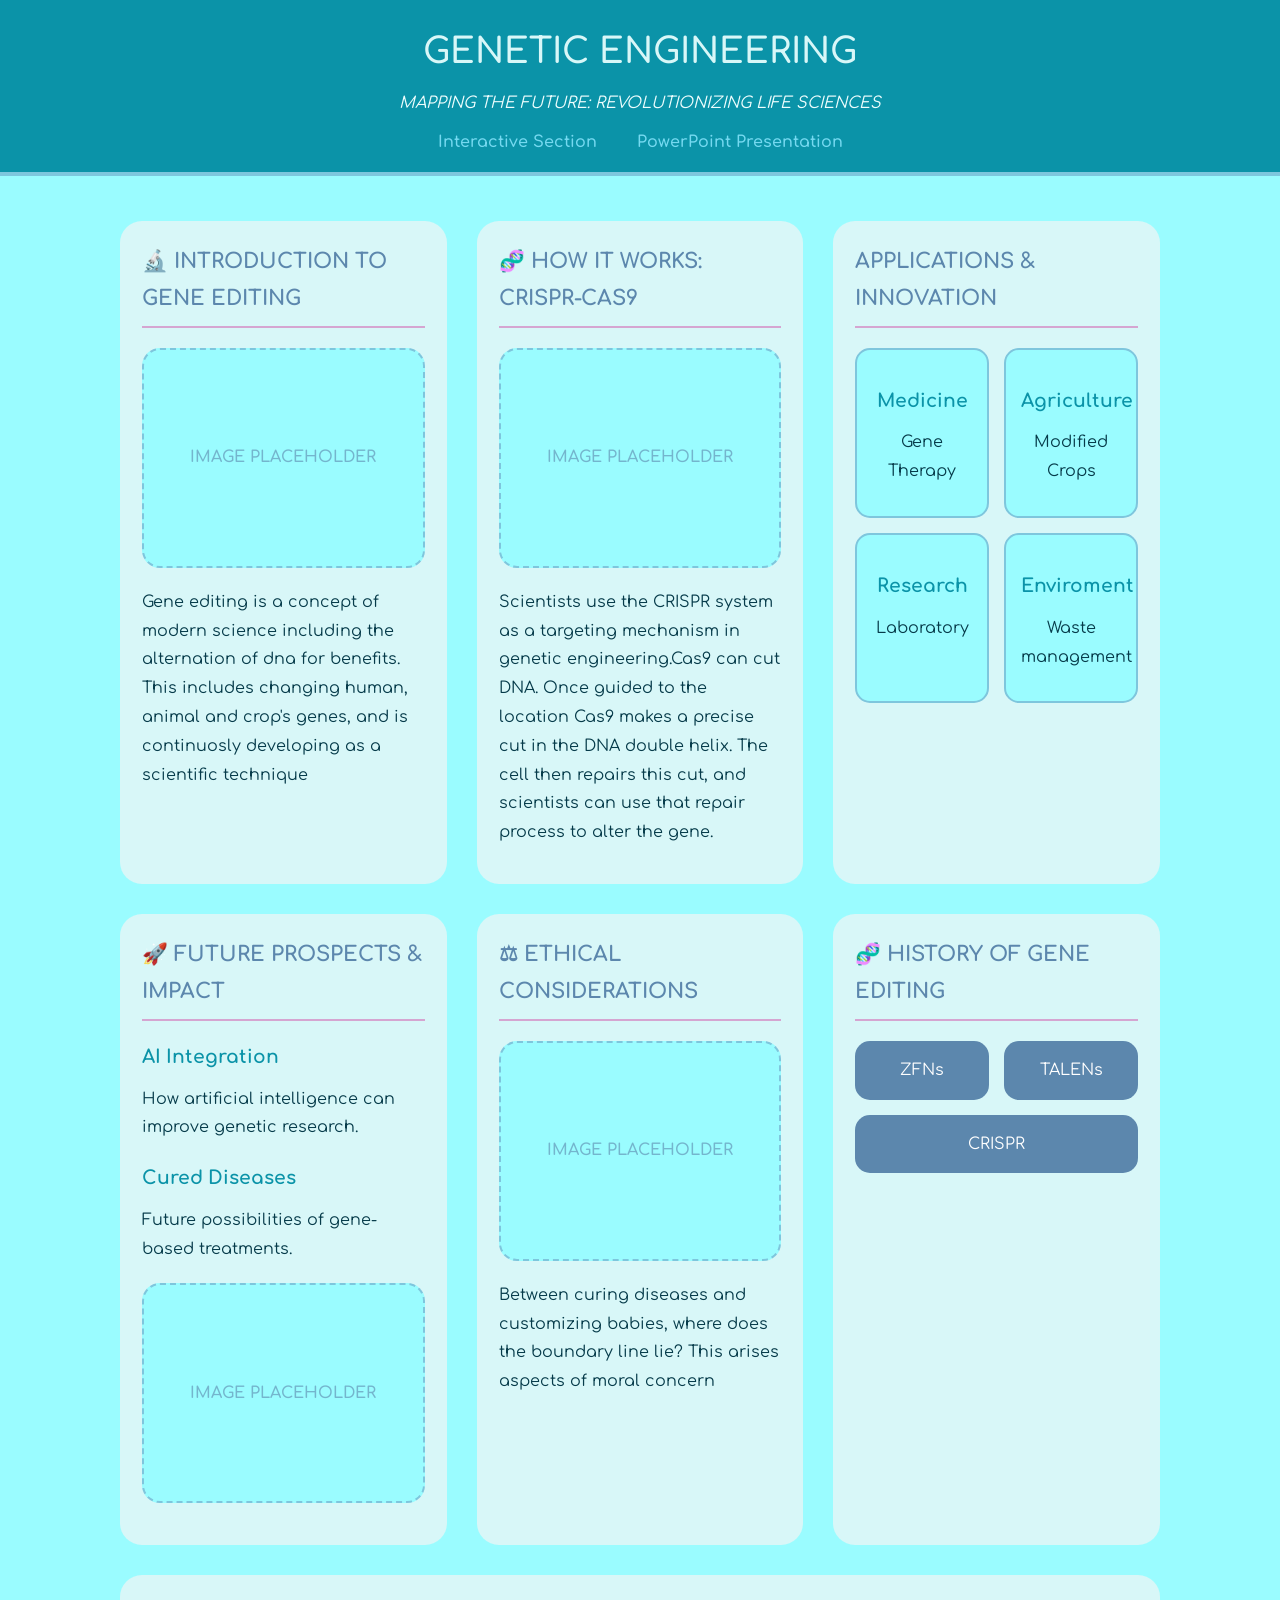
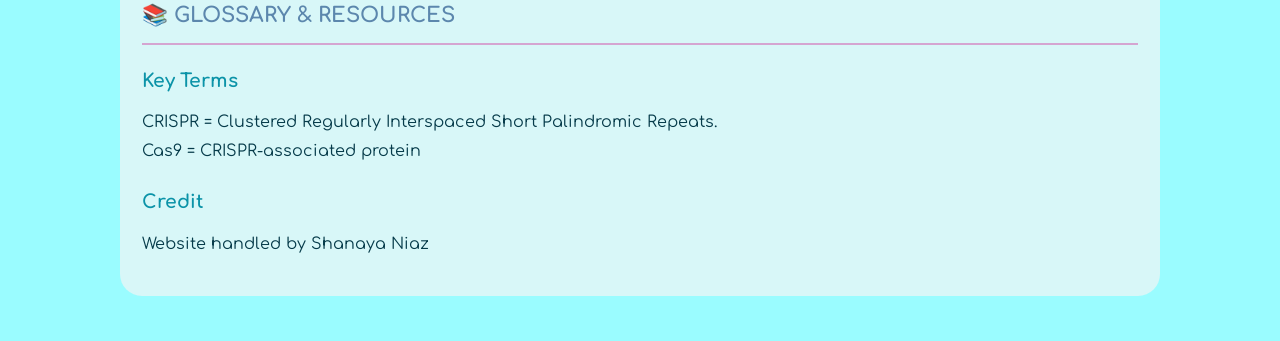
==== index.html @ 45764429 "Revise content on gene editing and CRISPR-Cas9 Updated content to provide a clearer explanation of g" ====
<!DOCTYPE html>
<html lang="en">

<head>

<meta charset="UTF-8">
<meta name="viewport" content="width=device-width, initial-scale=1.0">

<title>Genetic Engineering</title>

<link rel="stylesheet" href="style.css">

</head>


<body>


<header class="hero">

    <h1>GENETIC ENGINEERING</h1>

    <p>
        MAPPING THE FUTURE: REVOLUTIONIZING LIFE SCIENCES
    </p>
  <nav>
    <a href="interactive.html">Interactive Section</a>
    <a href="powerpoint.html">PowerPoint Presentation</a>
</nav>

</header>



<main class="layout">


<section class="card">

<h2>🔬 INTRODUCTION TO GENE EDITING</h2>

<div class="image-box"></div>

<p>
Gene editing is a concept of modern science including
  the alternation of dna for benefits. This includes 
  changing human, animal and crop's genes, and is continuosly 
  developing as a scientific technique
</p>

</section>



<section class="card">

<h2>🧬 HOW IT WORKS: CRISPR-CAS9</h2>

<div class="image-box"></div>

<p>
 Scientists use the CRISPR system as a targeting
  mechanism in genetic engineering.Cas9 can cut DNA.
Once guided to the location
  Cas9 makes a precise cut in the DNA double helix.
The cell then repairs this cut, and scientists can use
  that repair process to alter the gene.
</p>

</section>




<section class="card">

<h2> APPLICATIONS & INNOVATION</h2>


<div class="mini-grid">


<div>

<h3>Medicine</h3>

<p>
Gene Therapy
</p>

</div>



<div>

<h3>Agriculture</h3>

<p>
Modified Crops
</p>

</div>



<div>

<h3>Research</h3>

<p>
Laboratory
</p>

</div>
  <div>

<h3>Enviroment</h3>

<p>
Waste management
</p>

</div>


</div>


</section>





<section class="card">


<h2>🚀 FUTURE PROSPECTS & IMPACT</h2>


<h3>AI Integration</h3>

<p>
How artificial intelligence can improve genetic research.
</p>



<h3>Cured Diseases</h3>

<p>
Future possibilities of gene-based treatments.
</p>


<div class="image-box"></div>


</section>





<section class="card">


<h2>⚖ ETHICAL CONSIDERATIONS</h2>


<div class="image-box"></div>


<p>

Between curing diseases and customizing babies, 
where does the boundary line lie? This arises aspects 
of moral concern

</p>


</section>





<section class="card">


<h2>🧬 HISTORY OF GENE EDITING</h2>


<div class="timeline">


<span>
ZFNs
</span>


<span>
TALENs
</span>


<span>
CRISPR
</span>


</div>


</section>






<section class="card glossary">


<h2>📚 GLOSSARY & RESOURCES</h2>


<h3>
Key Terms
</h3>


<p>
CRISPR = Clustered Regularly Interspaced Short Palindromic Repeats.<br>
  Cas9 = CRISPR-associated protein
</p>



<h3>
Credit
</h3>


<p>
  Website handled by Shanaya Niaz
</p>


</section>



</main>
---- style.css ----
@import url('https://fonts.googleapis.com/css2?family=Comfortaa:wght@400;600&display=swap');

*{
    margin:0;
    padding:0;
    box-sizing:border-box;
}

body{
    background:#9afcff;
    color:#063b4a;
    font-family:'Comfortaa',sans-serif;
    line-height:1.8;
}

.hero{
    background:#0b93a8;
    padding:20px 20px 15px;
    text-align:center;
    border-bottom:4px solid #7ec6dd;
}

.hero h1{
    margin:0;
    font-size:2.2em;
    font-weight:600;
    color:#d8f7f8;
}

.hero p{
    margin:6px auto 10px;
    max-width:700px;
    color:#eefefe;
    font-style:italic;
}

nav{
    display:flex;
    justify-content:center;
    align-items:center;
    gap:40px;
    margin-top:10px;
}

nav a{
    color:#75d9f0;
    text-decoration:none;
    font-weight:600;
    font-size:1rem;
    transition:.25s;
}

nav a:hover{
    color:#ffffff;
    text-decoration:underline;
}

.layout{
    max-width:1100px;
    margin:45px auto;
    padding:0 30px;
    display:grid;
    grid-template-columns:repeat(auto-fit,minmax(320px,1fr));
    gap:30px;
}

.card{
    background:#d8f7f8;
    border-radius:22px;
    padding:22px;
}

.card h2{
    margin:0 0 20px;
    color:#5c87ad;
    border-bottom:2px solid #d5a5d1;
    padding-bottom:8px;
    font-size:1.3rem;
}

.card h3{
    color:#0b93a8;
    margin:20px 0 10px;
}

.card p{
    margin-bottom:15px;
}

.image-box{
    width:100%;
    height:220px;
    margin:20px 0;
    background:#9afcff;
    border:2px dashed #7ec6dd;
    border-radius:18px;
    display:flex;
    justify-content:center;
    align-items:center;
    color:#5c87ad;
    font-weight:600;
}

.image-box::after{
    content:"IMAGE PLACEHOLDER";
    opacity:.6;
}

.image-box.large{
    height:350px;
}

.mini-grid{
    display:grid;
    grid-template-columns:repeat(auto-fit,minmax(120px,1fr));
    gap:15px;
}

.mini-grid div{
    background:#9afcff;
    border:2px solid #7ec6dd;
    border-radius:15px;
    padding:15px;
    text-align:center;
}

.timeline{
    display:flex;
    gap:15px;
    flex-wrap:wrap;
}

.timeline span{
    flex:1;
    min-width:90px;
    background:#5c87ad;
    color:white;
    text-align:center;
    padding:15px;
    border-radius:15px;
}

.glossary{
    grid-column:1/-1;
}

footer{
    background:#0b93a8;
    color:white;
    text-align:center;
    padding:20px;
    margin-top:60px;
    border-top:4px solid #7ec6dd;
}

footer h3{
    margin:0;
    font-size:1rem;
    font-weight:400;
}

@media(max-width:700px){

    .layout{
        grid-template-columns:1fr;
        padding:0 20px;
    }

    nav{
        gap:20px;
        flex-wrap:wrap;
    }

}
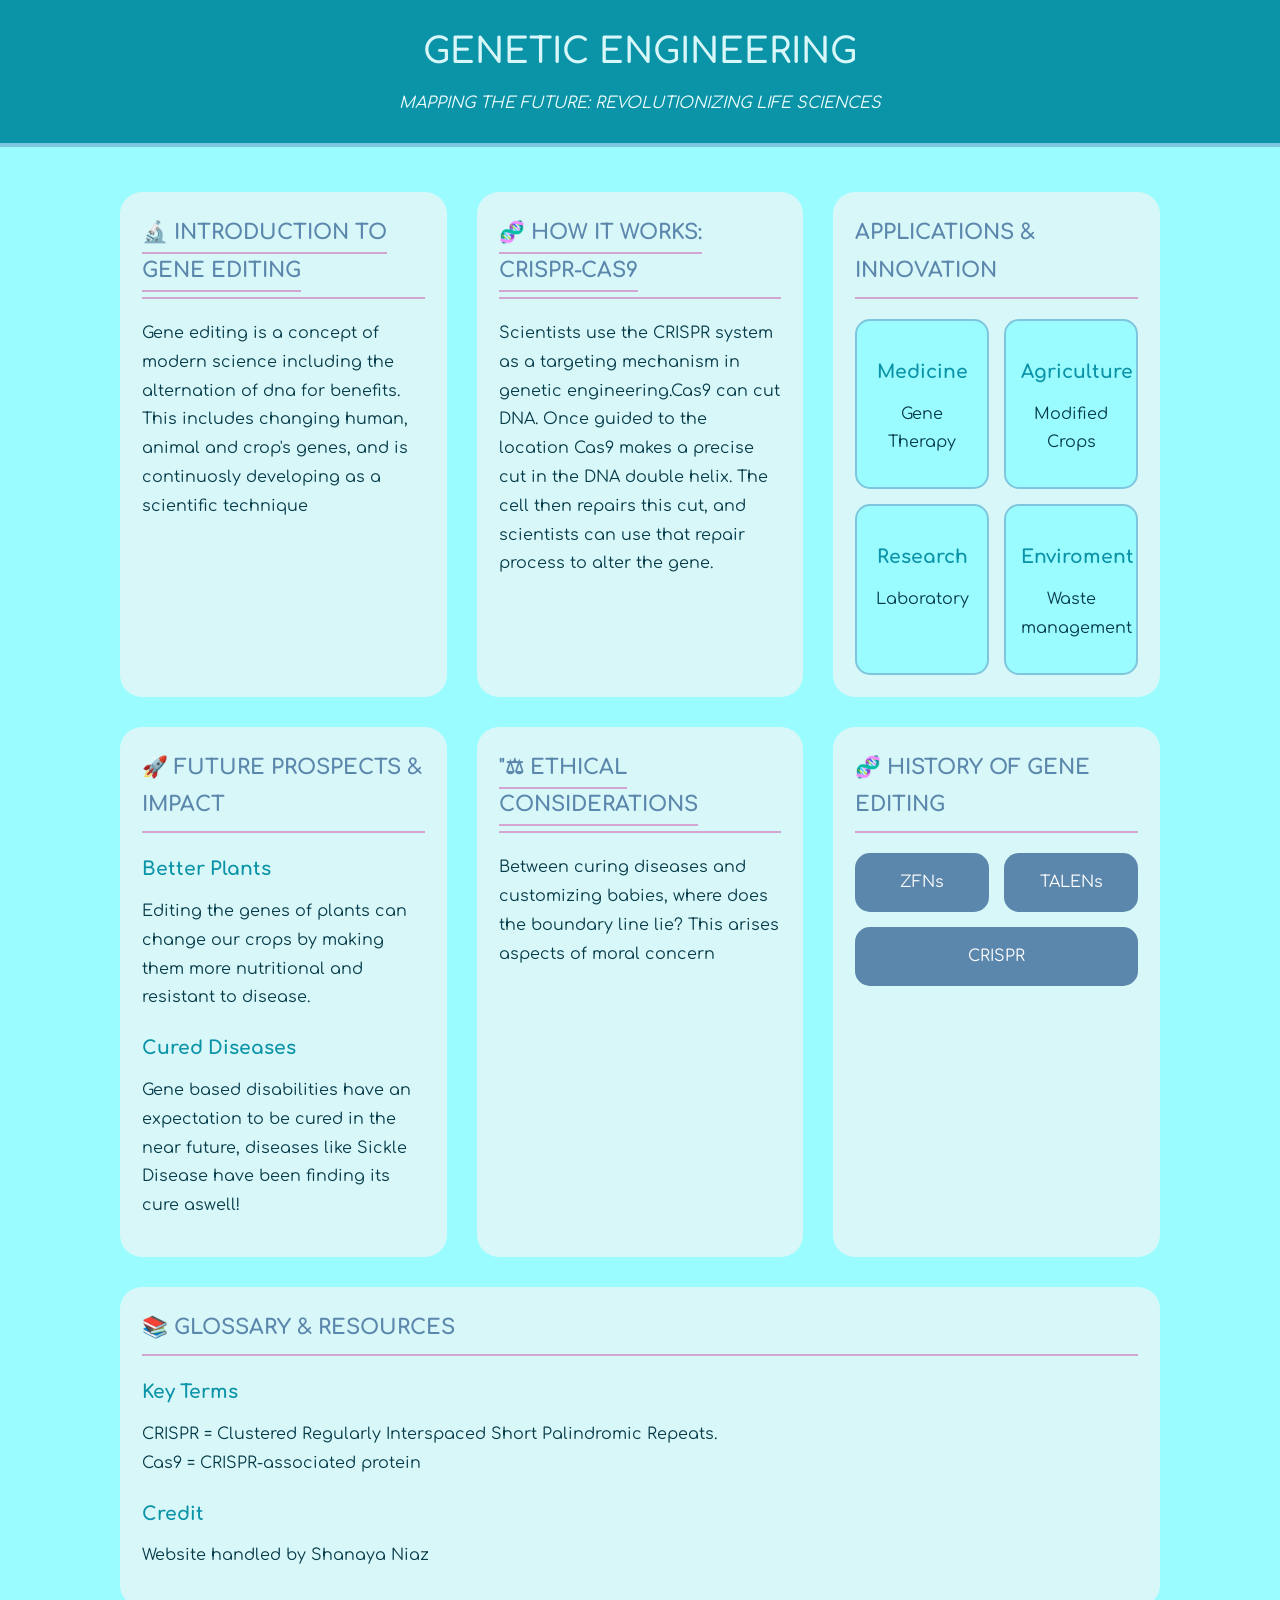
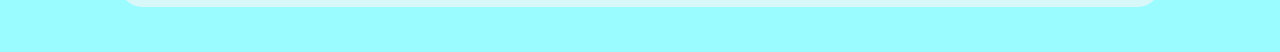
==== commit c49231c4: "Enhance index.html with links and text updates Updated headings to include links and improved text c" ====
--- a/index.html
+++ b/index.html
@@ -23,10 +23,7 @@
     <p>
         MAPPING THE FUTURE: REVOLUTIONIZING LIFE SCIENCES
     </p>
-  <nav>
-    <a href="interactive.html">Interactive Section</a>
-    <a href="powerpoint.html">PowerPoint Presentation</a>
-</nav>
+
 
 </header>
 
@@ -34,12 +31,11 @@
 
 <main class="layout">
 
-
-<section class="card">
-
-<h2>🔬 INTRODUCTION TO GENE EDITING</h2>
-
-<div class="image-box"></div>
+<section class="card">
+
+<h2> <a href:"genetics.html">🔬 INTRODUCTION TO GENE EDITING</a></h2>
+
+
 
 <p>
 Gene editing is a concept of modern science including
@@ -54,9 +50,9 @@
 
 <section class="card">
 
-<h2>🧬 HOW IT WORKS: CRISPR-CAS9</h2>
-
-<div class="image-box"></div>
+<h2><a href:"crispr.html">🧬 HOW IT WORKS: CRISPR-CAS9</a></h2>
+
+
 
 <p>
  Scientists use the CRISPR system as a targeting
@@ -139,10 +135,10 @@
 <h2>🚀 FUTURE PROSPECTS & IMPACT</h2>
 
 
-<h3>AI Integration</h3>
-
-<p>
-How artificial intelligence can improve genetic research.
+<h3>Better Plants</h3>
+
+<p>
+Editing the genes of plants can change our crops by making them more nutritional and resistant to disease.
 </p>
 
 
@@ -150,26 +146,26 @@
 <h3>Cured Diseases</h3>
 
 <p>
-Future possibilities of gene-based treatments.
-</p>
-
-
-<div class="image-box"></div>
-
-
-</section>
-
-
-
-
-
-<section class="card">
-
-
-<h2>⚖ ETHICAL CONSIDERATIONS</h2>
-
-
-<div class="image-box"></div>
+Gene based disabilities have an expectation to be cured in the near future, diseases like Sickle Disease have been finding its cure aswell!
+</p>
+
+
+
+
+
+</section>
+
+
+
+
+
+<section class="card">
+
+
+<h2><a href:"ethical.html>"⚖ ETHICAL CONSIDERATIONS</a></h2>
+
+
+
 
 
 <p>
--- a/style.css
+++ b/style.css
@@ -78,6 +78,20 @@
     font-size:1.3rem;
 }
 
+.card h2 a{
+    margin:0 0 20px;
+    color:#5c87ad;
+    border-bottom:2px solid #d5a5d1;
+    padding-bottom:8px;
+    font-size:1.3rem;
+}
+.card h2 hover {
+    margin:0 0 20px;
+    color:#ffffff;
+    border-bottom:2px solid #d5a5d1;
+    padding-bottom:8px;
+    font-size:1.3rem;
+}
 .card h3{
     color:#0b93a8;
     margin:20px 0 10px;
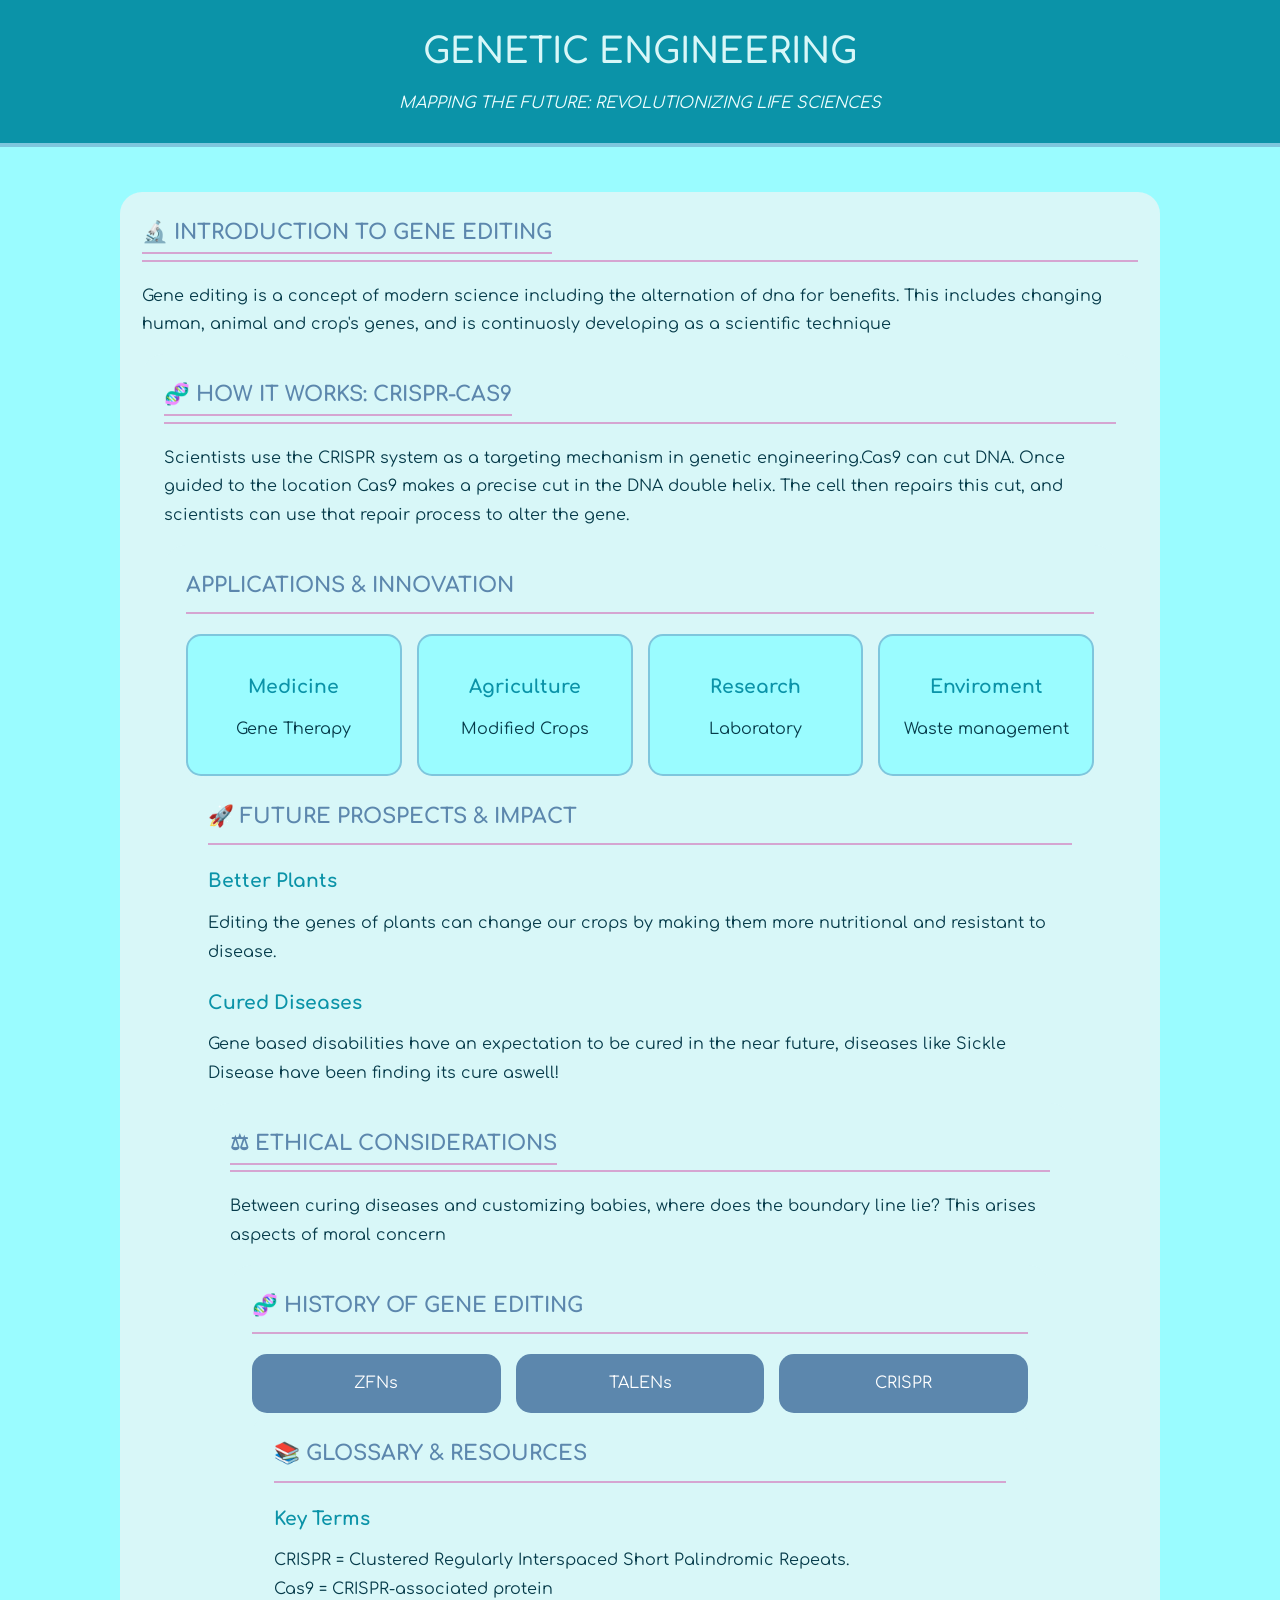
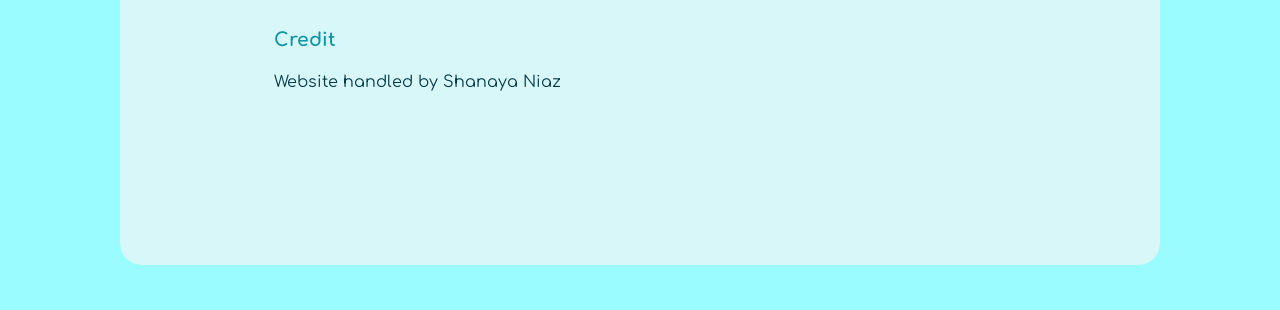
==== commit 9f19de26: "Fix HTML syntax for section headings and links" ====
--- a/index.html
+++ b/index.html
@@ -33,7 +33,7 @@
 
 <section class="card">
 
-<h2> <a href:"genetics.html">🔬 INTRODUCTION TO GENE EDITING</a></h2>
+<h2> <a href="genetics.html">🔬 INTRODUCTION TO GENE EDITING</a></h2>
 
 
 
@@ -44,13 +44,13 @@
   developing as a scientific technique
 </p>
 
-</section>
-
-
-
-<section class="card">
-
-<h2><a href:"crispr.html">🧬 HOW IT WORKS: CRISPR-CAS9</a></h2>
+
+
+
+
+<section class="card">
+
+<h2><a href="crispr.html">🧬 HOW IT WORKS: CRISPR-CAS9</a></h2>
 
 
 
@@ -63,7 +63,7 @@
   that repair process to alter the gene.
 </p>
 
-</section>
+
 
 
 
@@ -123,7 +123,7 @@
 </div>
 
 
-</section>
+
 
 
 
@@ -153,16 +153,16 @@
 
 
 
-</section>
-
-
-
-
-
-<section class="card">
-
-
-<h2><a href:"ethical.html>"⚖ ETHICAL CONSIDERATIONS</a></h2>
+
+
+
+
+
+
+<section class="card">
+
+
+<h2><a href="ethical.html">⚖ ETHICAL CONSIDERATIONS</a></h2>
 
 
 
@@ -177,7 +177,7 @@
 </p>
 
 
-</section>
+
 
 
 
@@ -210,7 +210,7 @@
 </div>
 
 
-</section>
+
 
 
 
@@ -245,7 +245,7 @@
 </p>
 
 
-</section>
+
 
 
 
--- a/style.css
+++ b/style.css
@@ -70,27 +70,18 @@
     padding:22px;
 }
 
-.card h2{
-    margin:0 0 20px;
-    color:#5c87ad;
-    border-bottom:2px solid #d5a5d1;
-    padding-bottom:8px;
-    font-size:1.3rem;
+.card h2, 
+.card h2 a {
+    margin: 0 0 20px;
+    color: #5c87ad;
+    border-bottom: 2px solid #d5a5d1;
+    padding-bottom: 8px;
+    font-size: 1.3rem;
+    text-decoration: none;
 }
 
-.card h2 a{
-    margin:0 0 20px;
-    color:#5c87ad;
-    border-bottom:2px solid #d5a5d1;
-    padding-bottom:8px;
-    font-size:1.3rem;
-}
-.card h2 hover {
-    margin:0 0 20px;
-    color:#ffffff;
-    border-bottom:2px solid #d5a5d1;
-    padding-bottom:8px;
-    font-size:1.3rem;
+.card h2 a:hover {
+    color: #ffffff;
 }
 .card h3{
     color:#0b93a8;
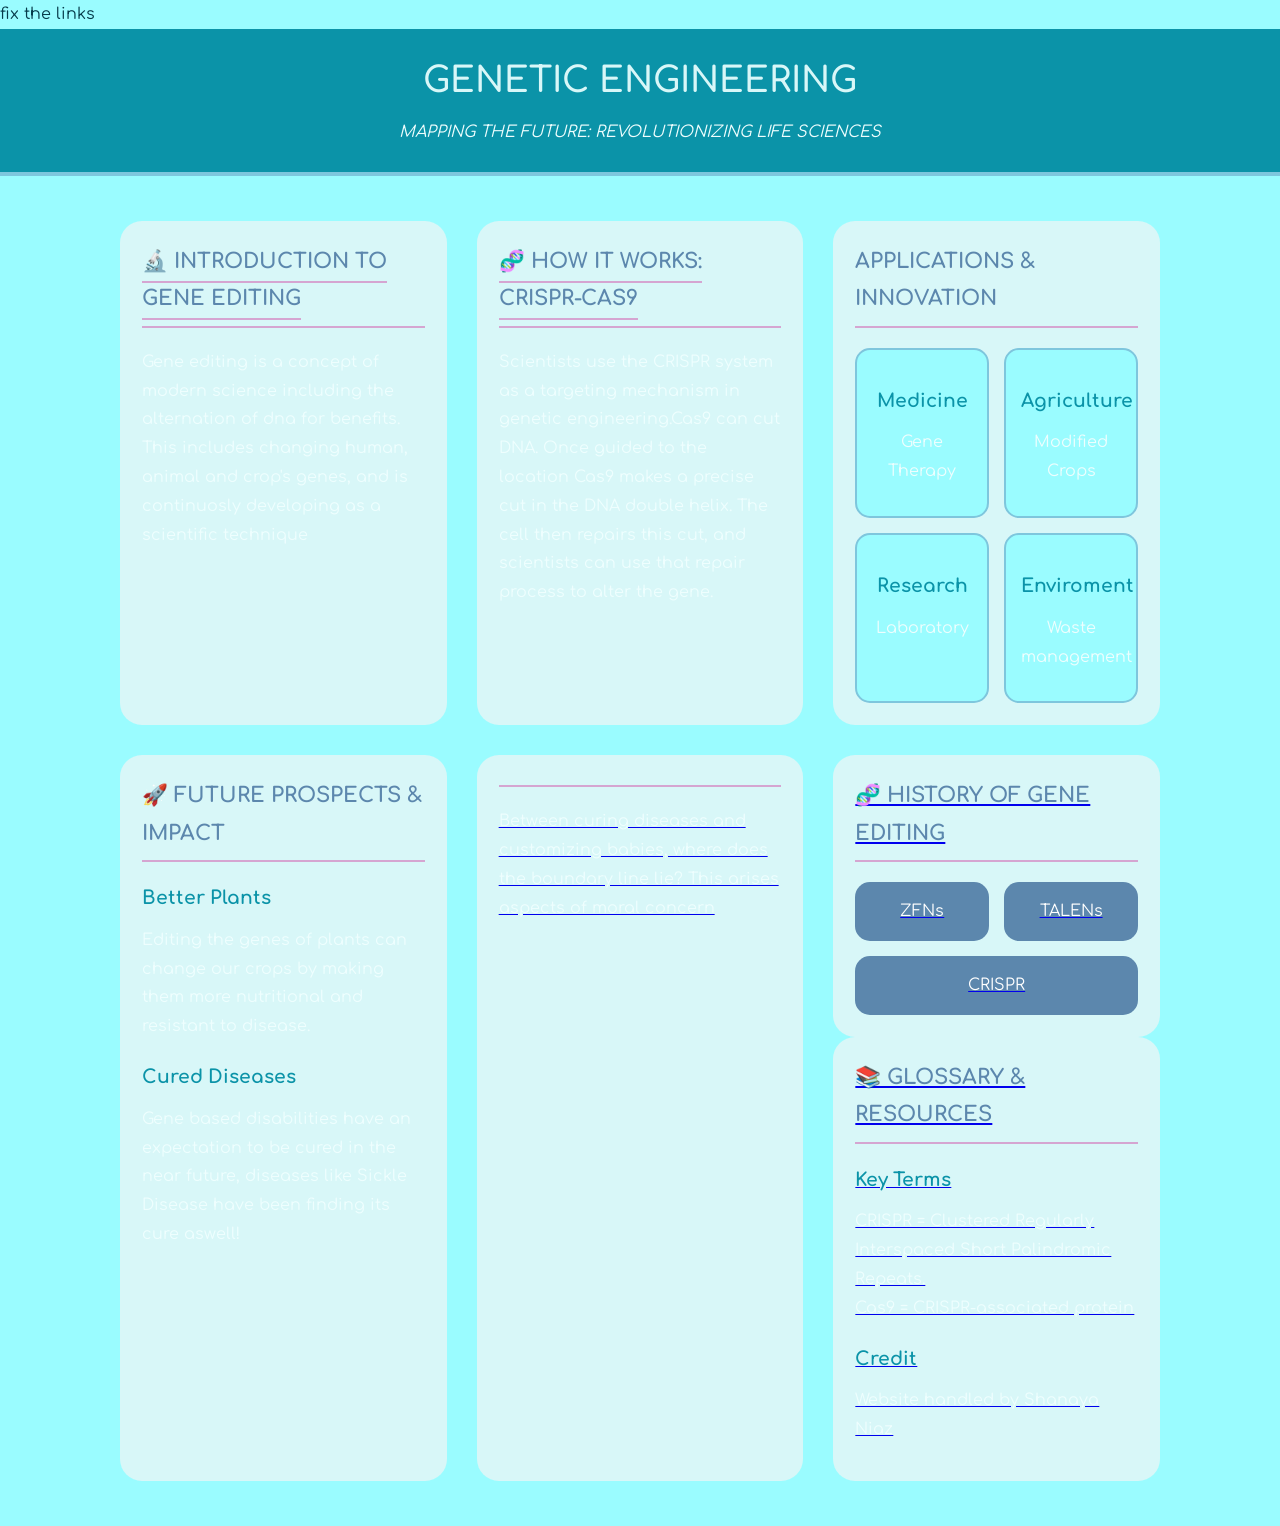
==== commit 092eb952: "Fix links in index.html Fixed the links in the HTML structure for better accessibility." ====
--- a/index.html
+++ b/index.html
@@ -1,4 +1,4 @@
-<!DOCTYPE html>
+fix the links <!DOCTYPE html>
 <html lang="en">
 
 <head>
@@ -44,7 +44,7 @@
   developing as a scientific technique
 </p>
 
-
+</section>
 
 
 
@@ -63,7 +63,7 @@
   that repair process to alter the gene.
 </p>
 
-
+</section>
 
 
 
@@ -123,7 +123,7 @@
 </div>
 
 
-
+</section>
 
 
 
@@ -153,16 +153,16 @@
 
 
 
-
-
-
-
-
-
-<section class="card">
-
-
-<h2><a href="ethical.html">⚖ ETHICAL CONSIDERATIONS</a></h2>
+</section>
+
+
+
+
+
+<section class="card">
+
+
+<h2><a href="ethical.html>"⚖ ETHICAL CONSIDERATIONS</a></h2>
 
 
 
@@ -177,7 +177,7 @@
 </p>
 
 
-
+</section>
 
 
 
@@ -210,7 +210,7 @@
 </div>
 
 
-
+</section>
 
 
 
@@ -245,7 +245,7 @@
 </p>
 
 
-
+</section>
 
 
 
--- a/style.css
+++ b/style.css
@@ -33,7 +33,9 @@
     color:#eefefe;
     font-style:italic;
 }
-
+p{
+    color:#eefefe;
+}
 nav{
     display:flex;
     justify-content:center;
@@ -63,14 +65,26 @@
     grid-template-columns:repeat(auto-fit,minmax(320px,1fr));
     gap:30px;
 }
-
+h2 {  margin: 0 0 20px;
+    color: #5c87ad;
+    border-bottom: 2px solid #d5a5d1;
+    padding-bottom: 8px;
+    font-size: 1.3rem;
+    text-decoration: none;
+         }
 .card{
     background:#d8f7f8;
     border-radius:22px;
     padding:22px;
 }
 
-.card h2, 
+.card h2 {  margin: 0 0 20px;
+    color: #5c87ad;
+    border-bottom: 2px solid #d5a5d1;
+    padding-bottom: 8px;
+    font-size: 1.3rem;
+    text-decoration: none;
+         }
 .card h2 a {
     margin: 0 0 20px;
     color: #5c87ad;
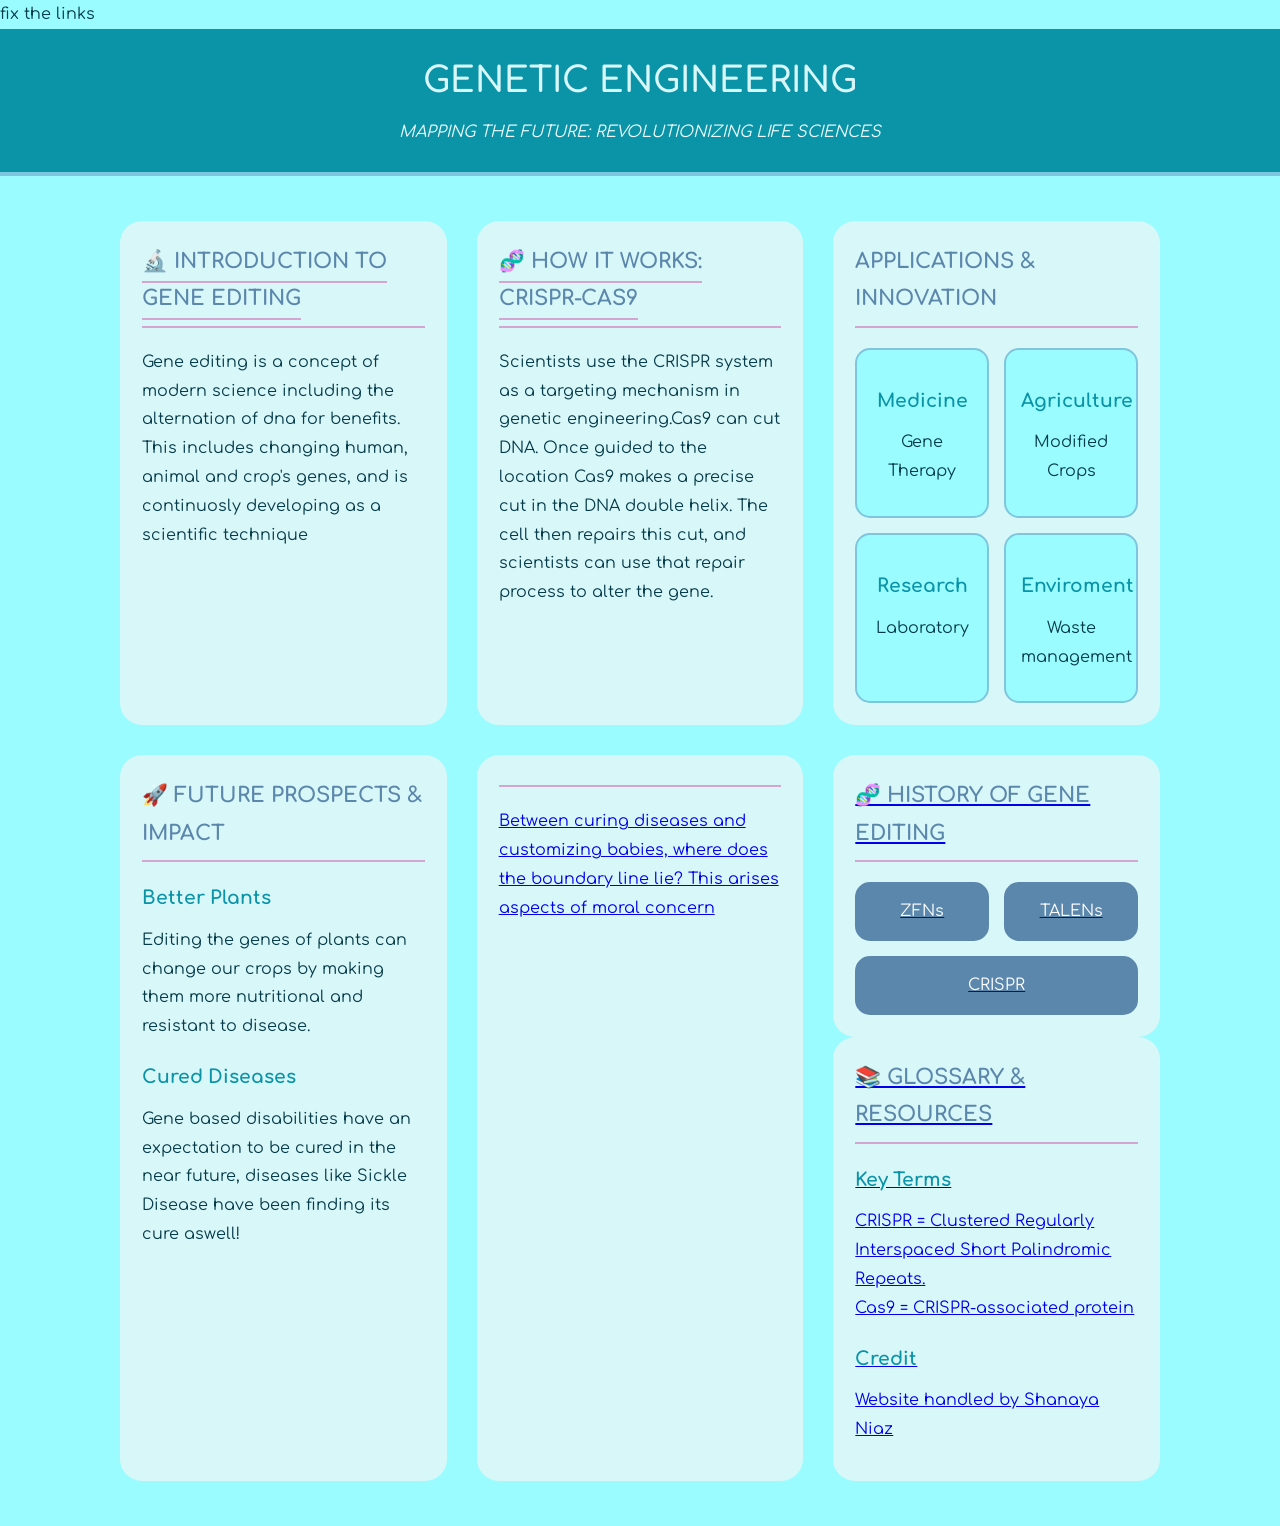
==== commit 9c03dc33: "Fix HTML anchor tag for ethical considerations" ====
--- a/index.html
+++ b/index.html
@@ -162,7 +162,7 @@
 <section class="card">
 
 
-<h2><a href="ethical.html>"⚖ ETHICAL CONSIDERATIONS</a></h2>
+<h2><a href="ethical.html>"⚖ ETHICAL CONSIDERATIONS"</a></h2>
 
 
 
--- a/style.css
+++ b/style.css
@@ -33,8 +33,11 @@
     color:#eefefe;
     font-style:italic;
 }
-p{
+.hero a{
+    margin:6px auto 10px;
+    max-width:700px;
     color:#eefefe;
+    font-style:italic;
 }
 nav{
     display:flex;
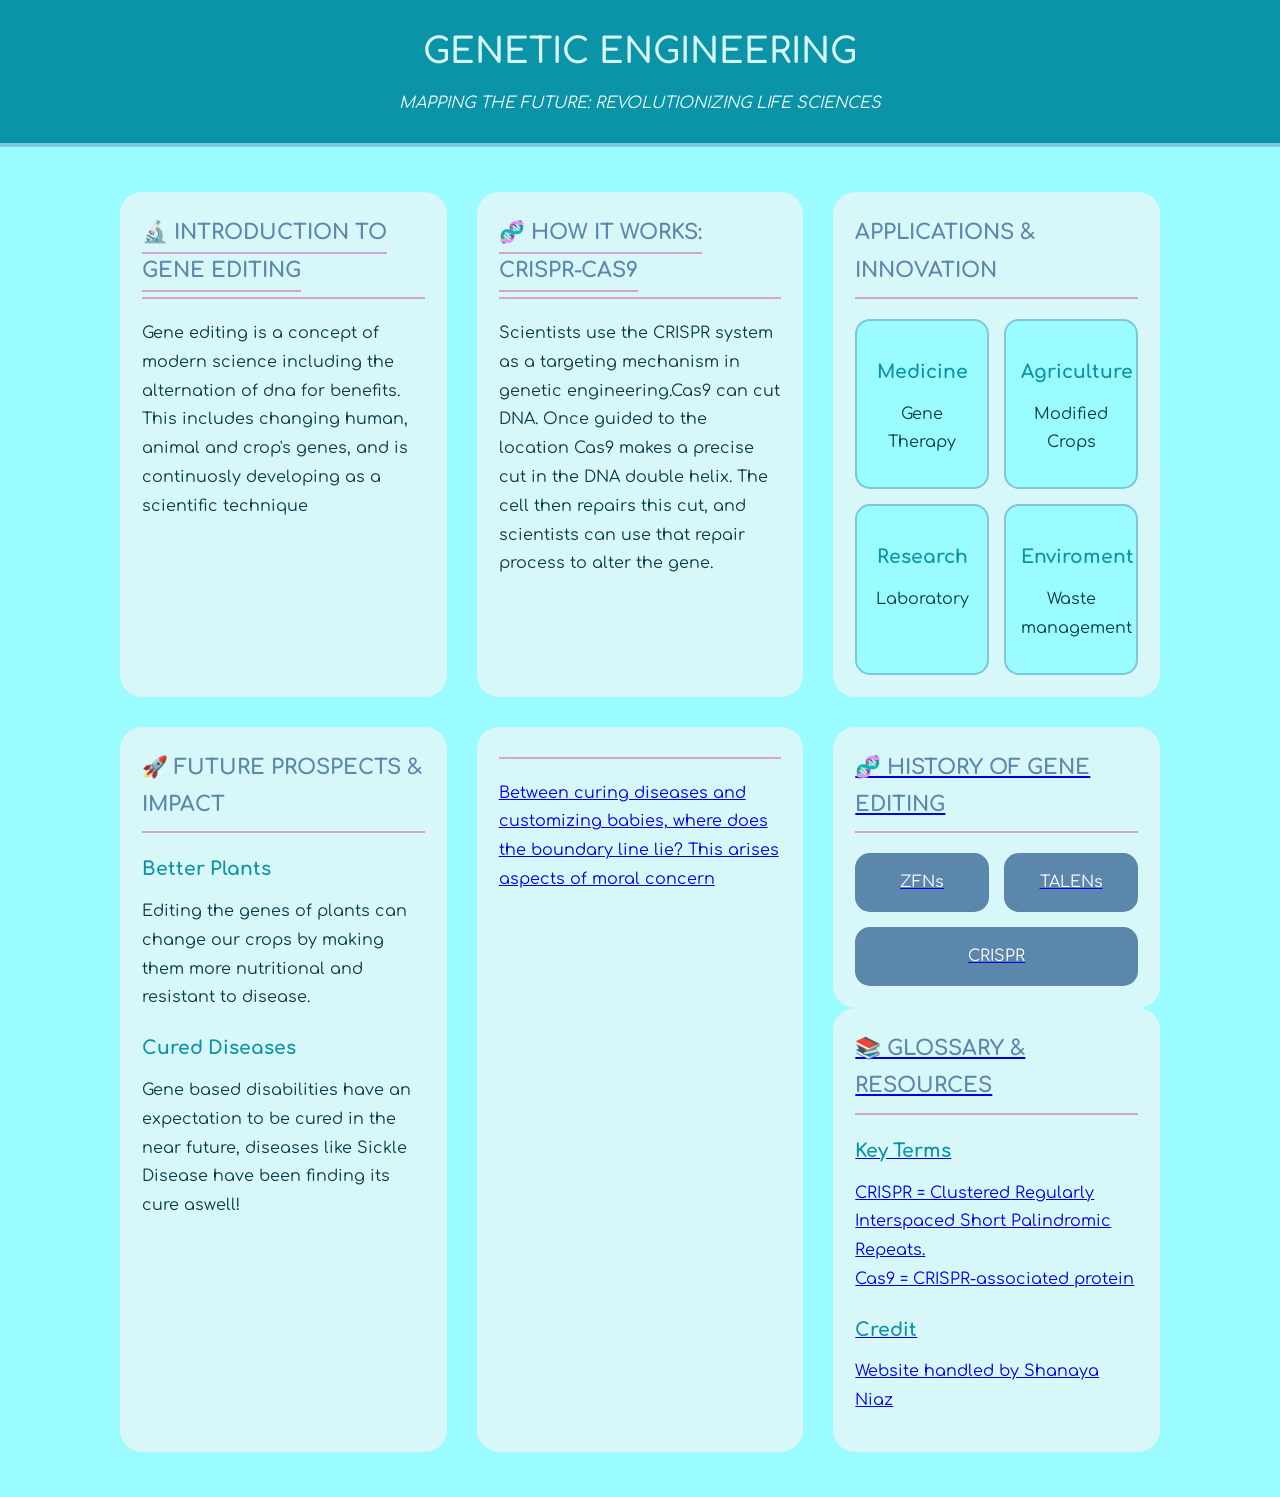
==== commit a9a33338: "Fix DOCTYPE declaration in index.html" ====
--- a/index.html
+++ b/index.html
@@ -1,4 +1,4 @@
-fix the links <!DOCTYPE html>
+<!DOCTYPE html>
 <html lang="en">
 
 <head>
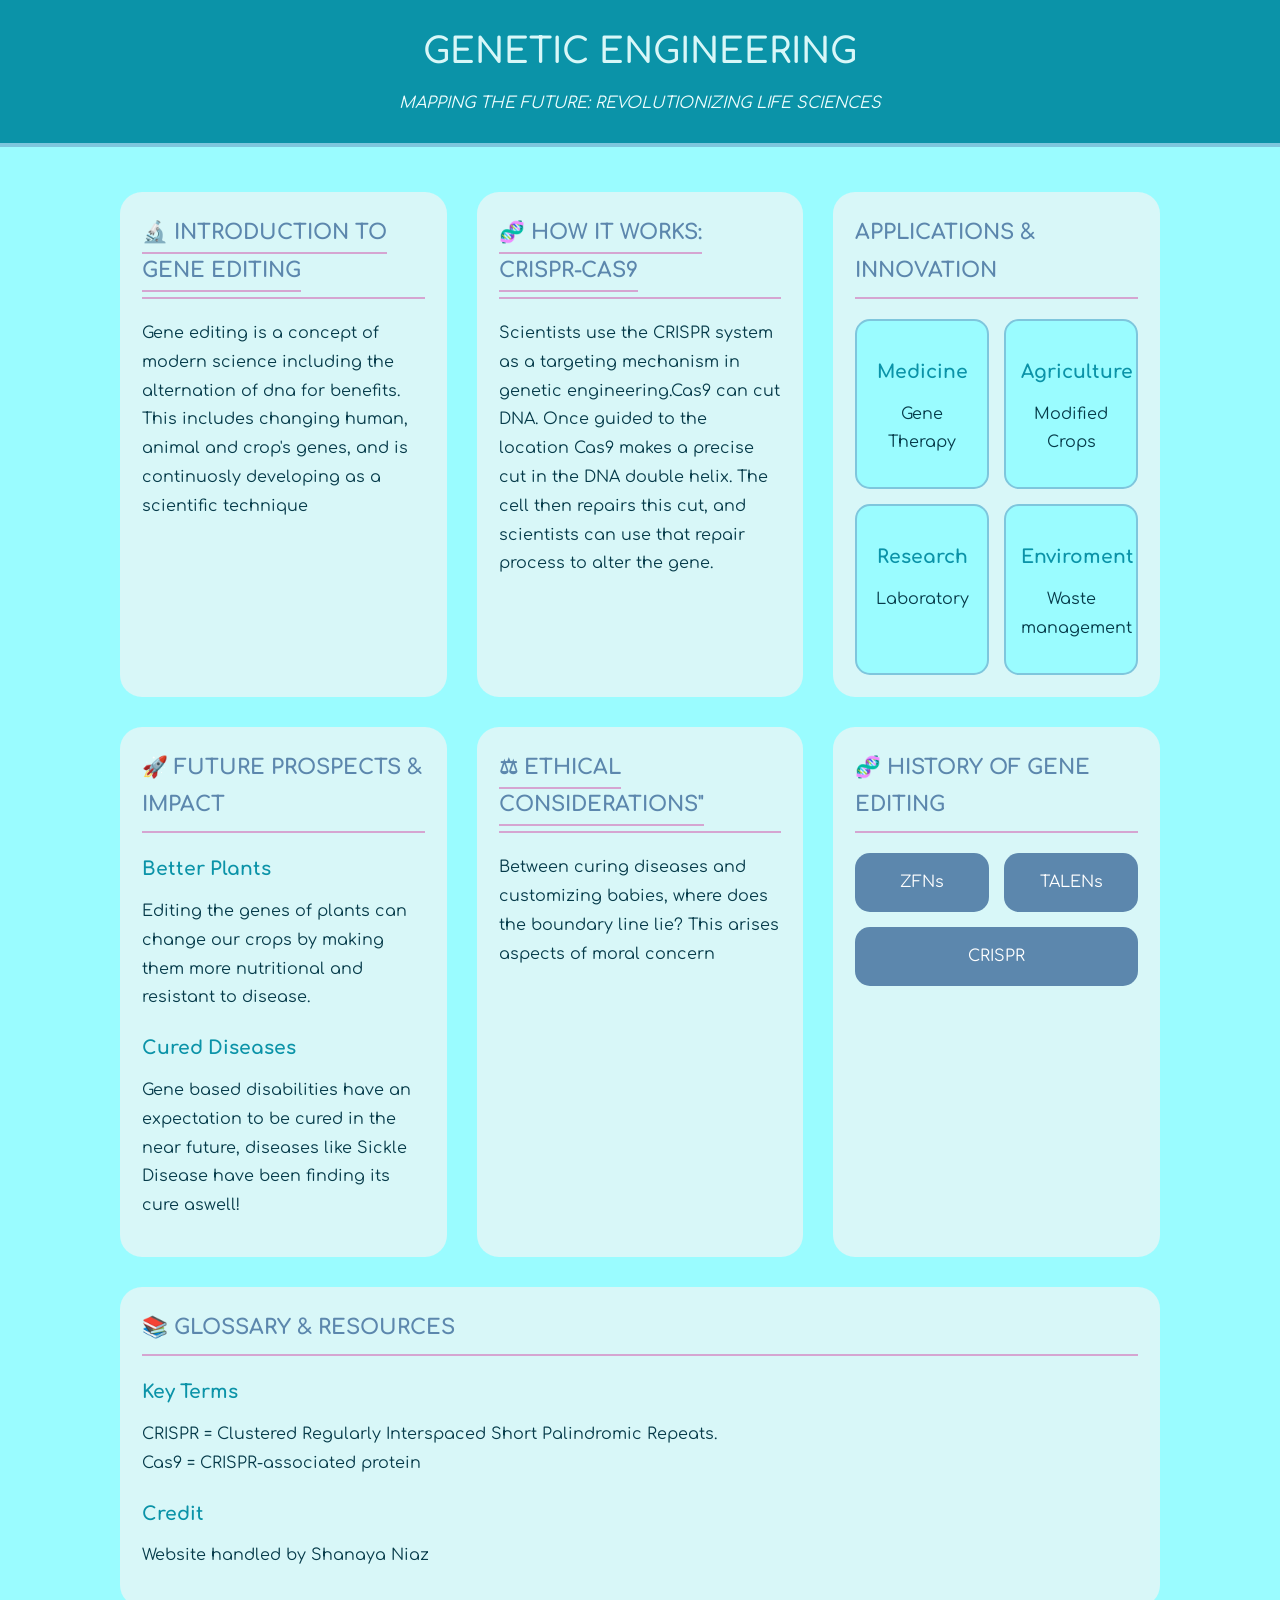
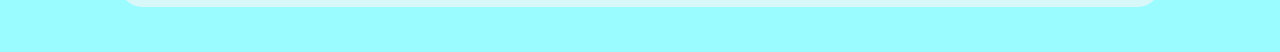
==== commit 13407a6e: "Fix anchor tag in ethical considerations heading" ====
--- a/index.html
+++ b/index.html
@@ -162,7 +162,7 @@
 <section class="card">
 
 
-<h2><a href="ethical.html>"⚖ ETHICAL CONSIDERATIONS"</a></h2>
+<h2><a href="ethical.html">⚖ ETHICAL CONSIDERATIONS"</a></h2>
 
 
 
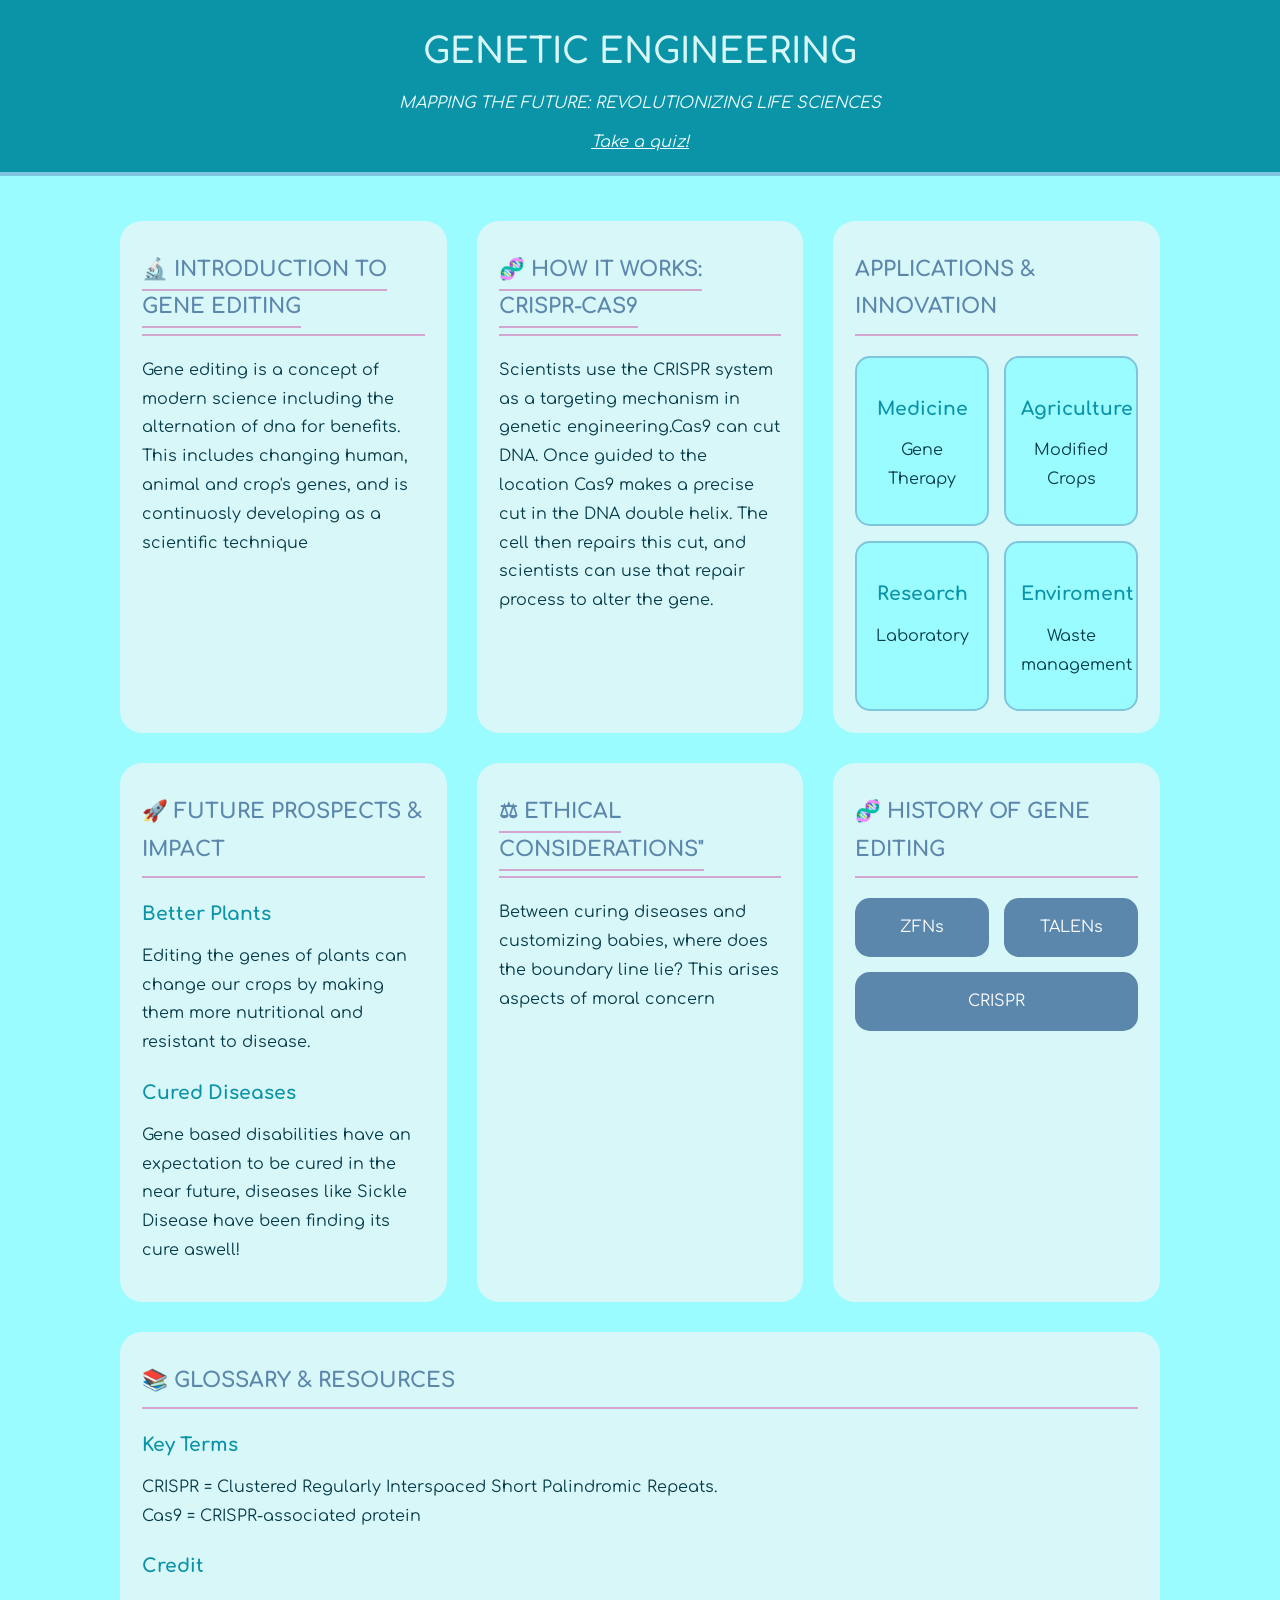
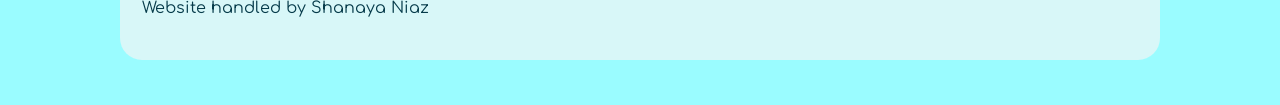
==== commit 8834958d: "Add link to quiz in index.html" ====
--- a/index.html
+++ b/index.html
@@ -24,7 +24,7 @@
         MAPPING THE FUTURE: REVOLUTIONIZING LIFE SCIENCES
     </p>
 
-
+<a href="quiz.html">Take a quiz!</a>
 </header>
 
 
--- a/style.css
+++ b/style.css
@@ -88,6 +88,12 @@
     font-size: 1.3rem;
     text-decoration: none;
          }
+h2 {
+    color: #5c87ad;
+    font-size: 1.3rem;
+    text-decoration: none;
+    padding-top: 8px;
+         }
 .card h2 a {
     margin: 0 0 20px;
     color: #5c87ad;
@@ -108,7 +114,9 @@
 .card p{
     margin-bottom:15px;
 }
-
+p{
+    margin-bottom:15px;
+}
 .image-box{
     width:100%;
     height:220px;
